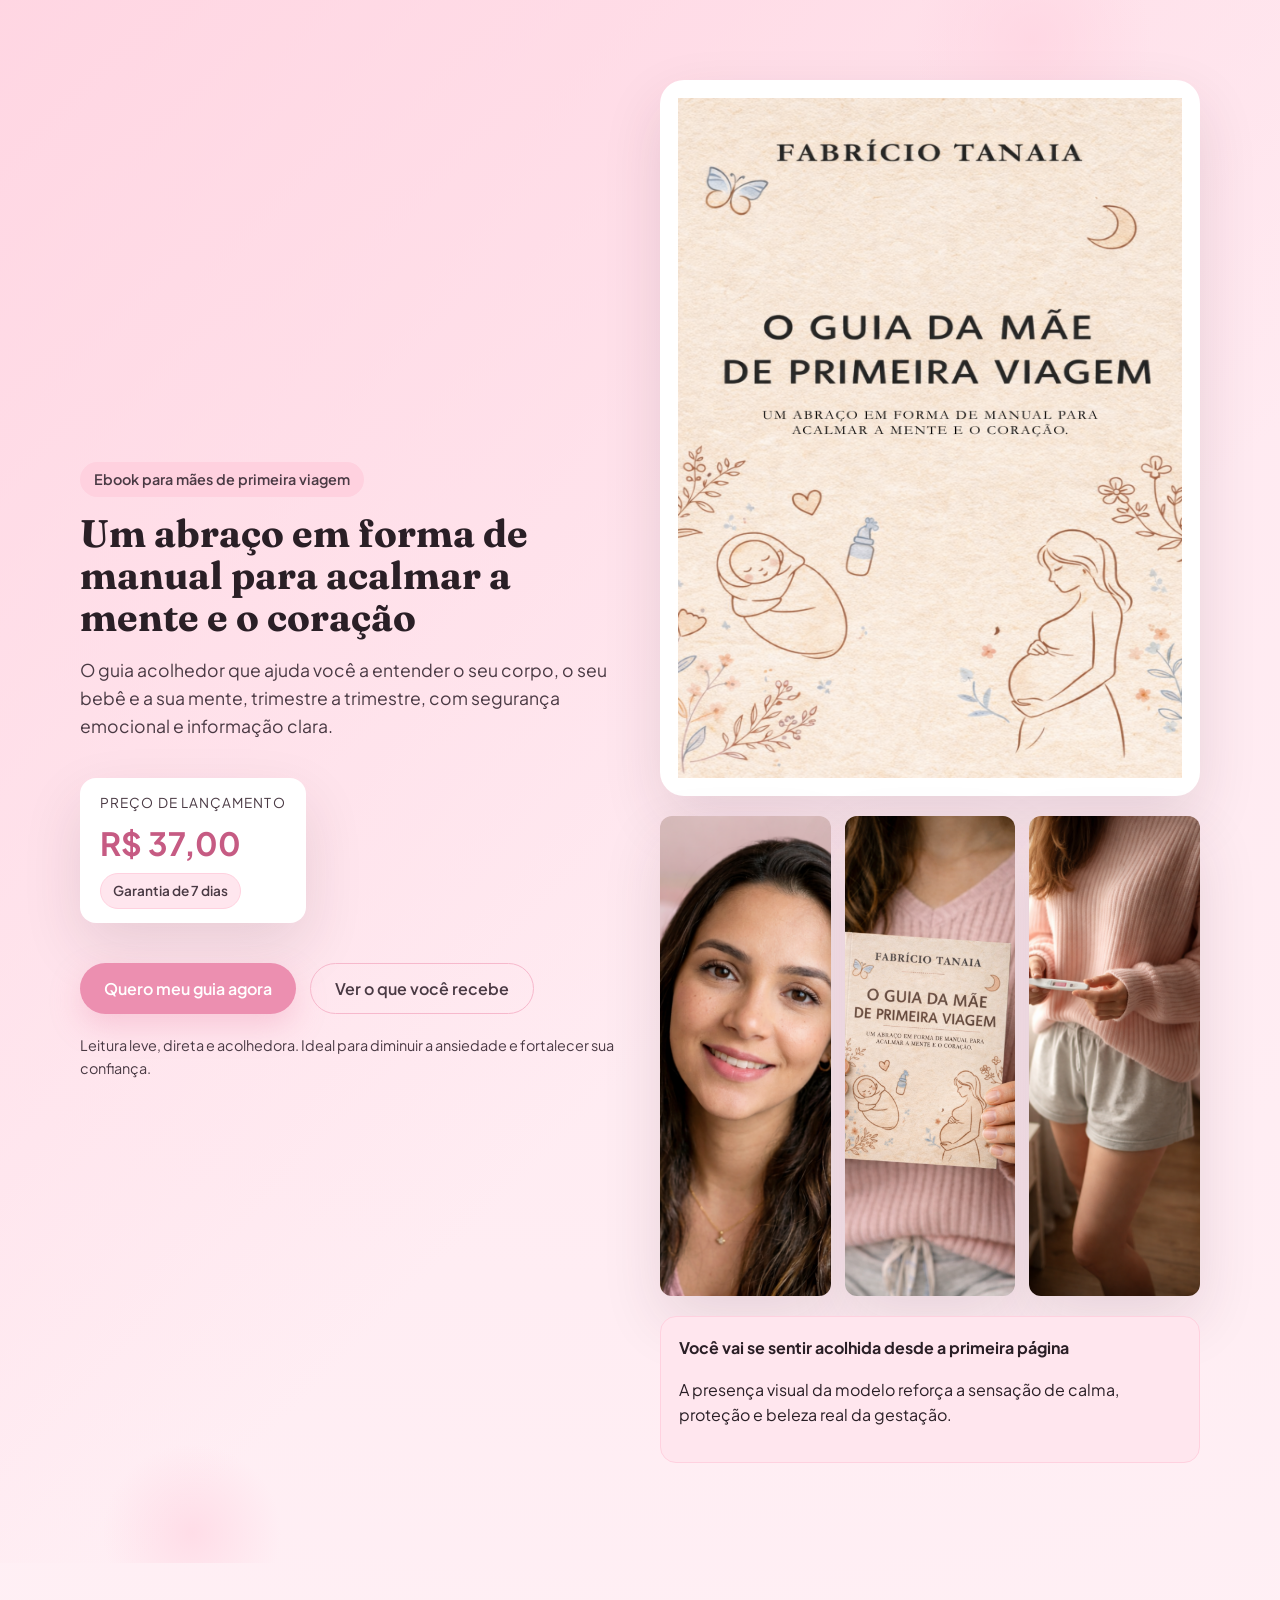
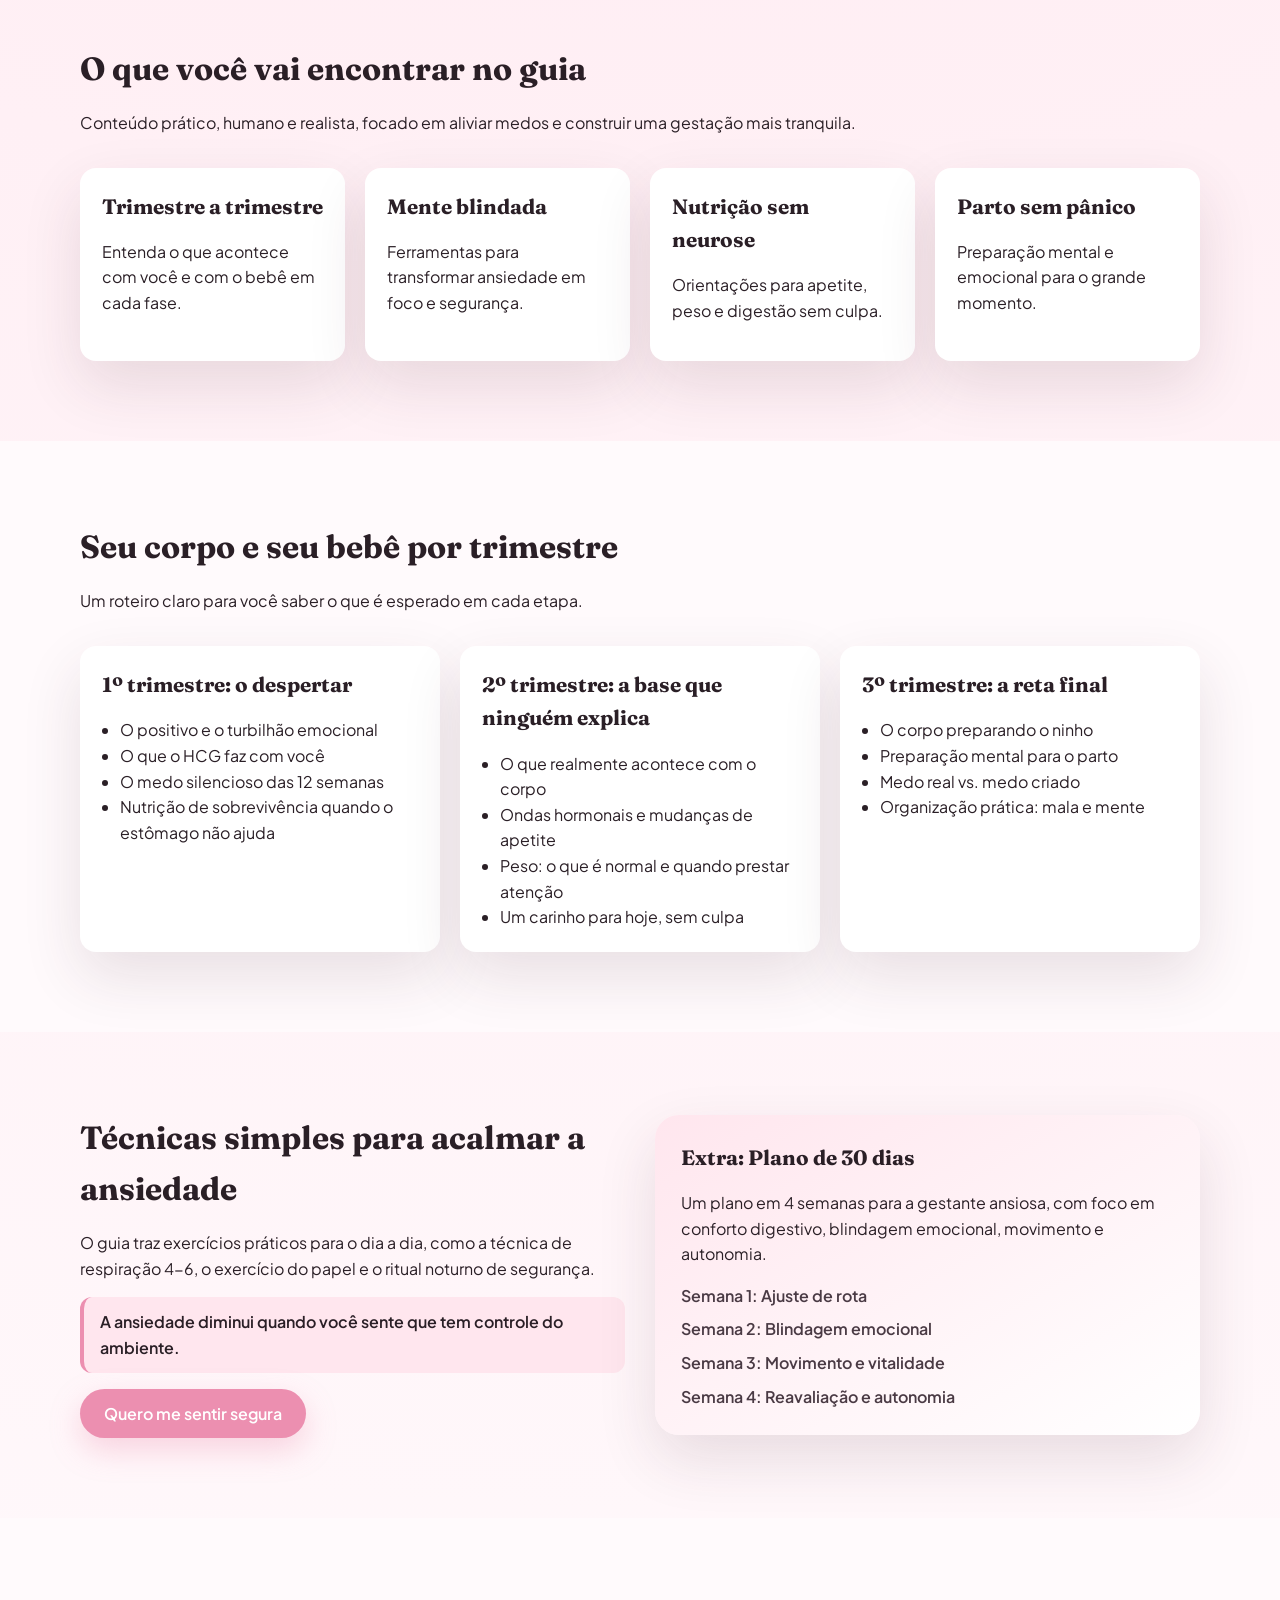
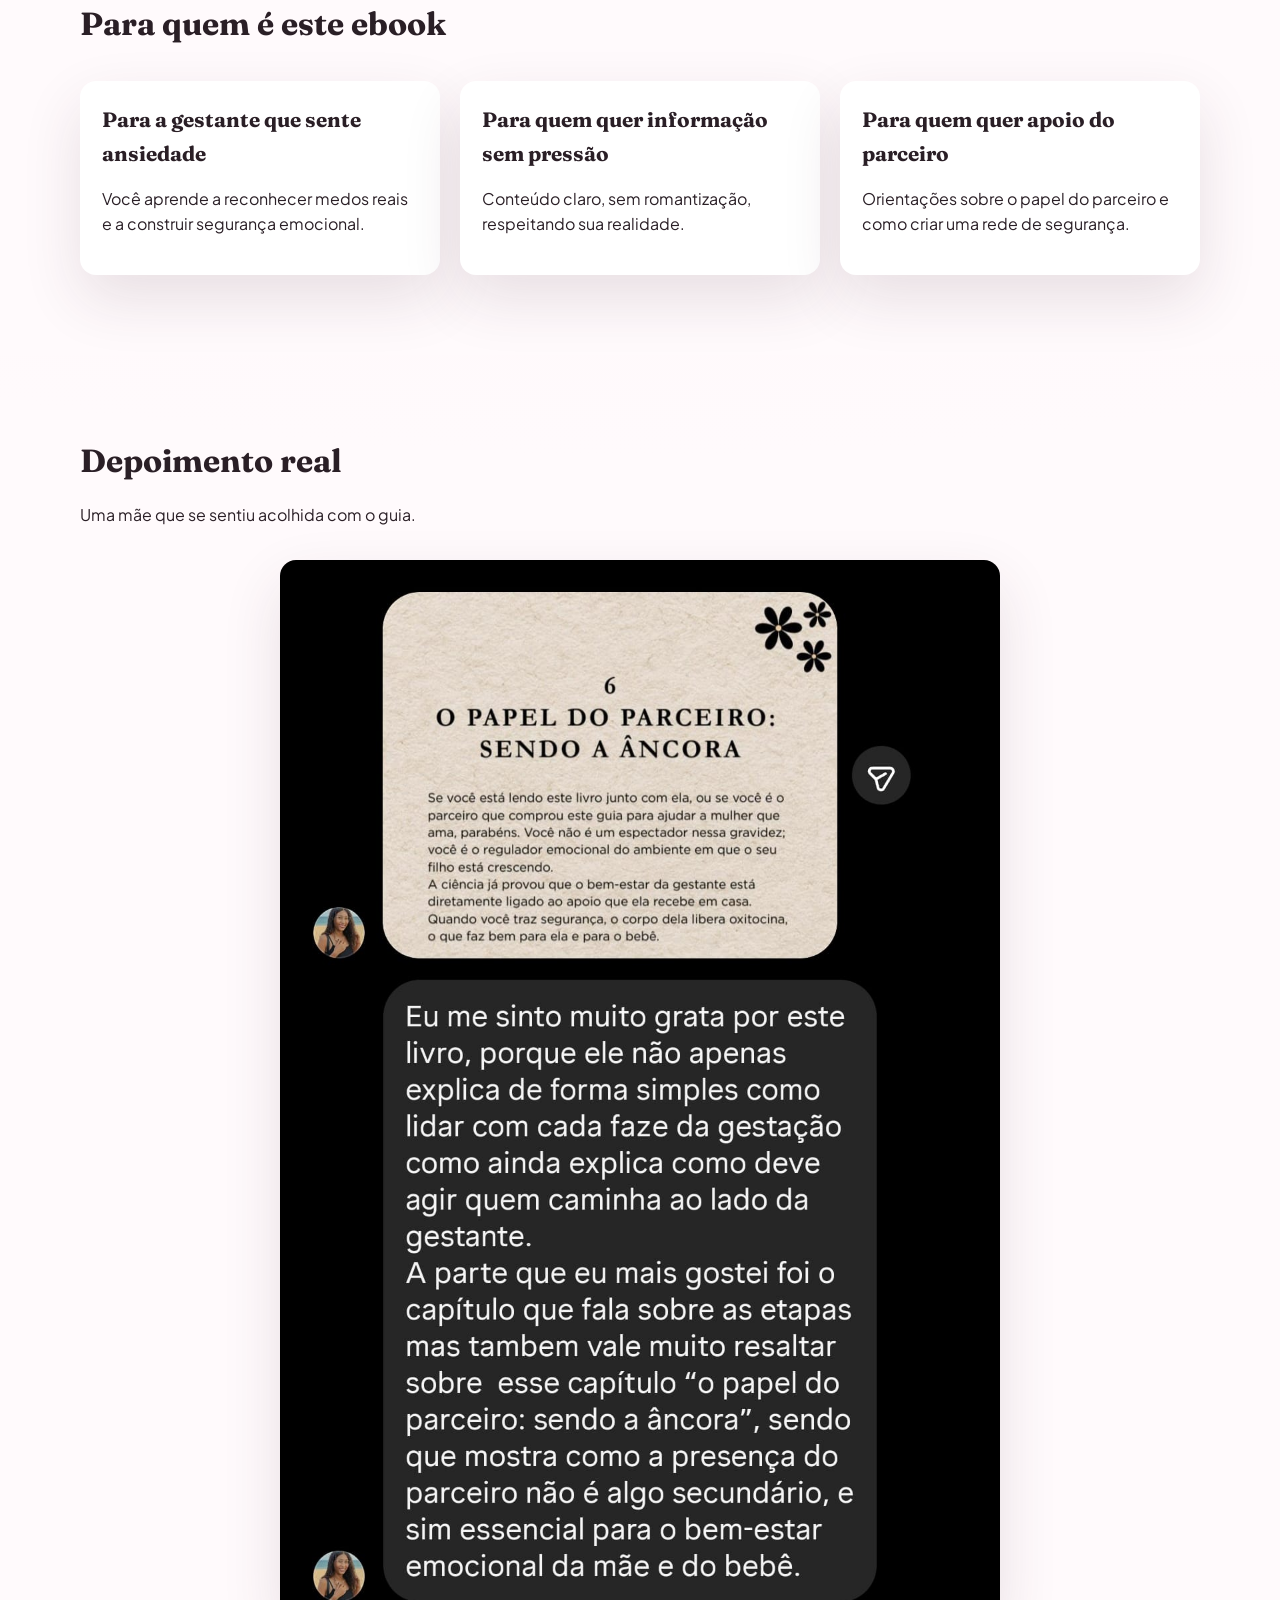
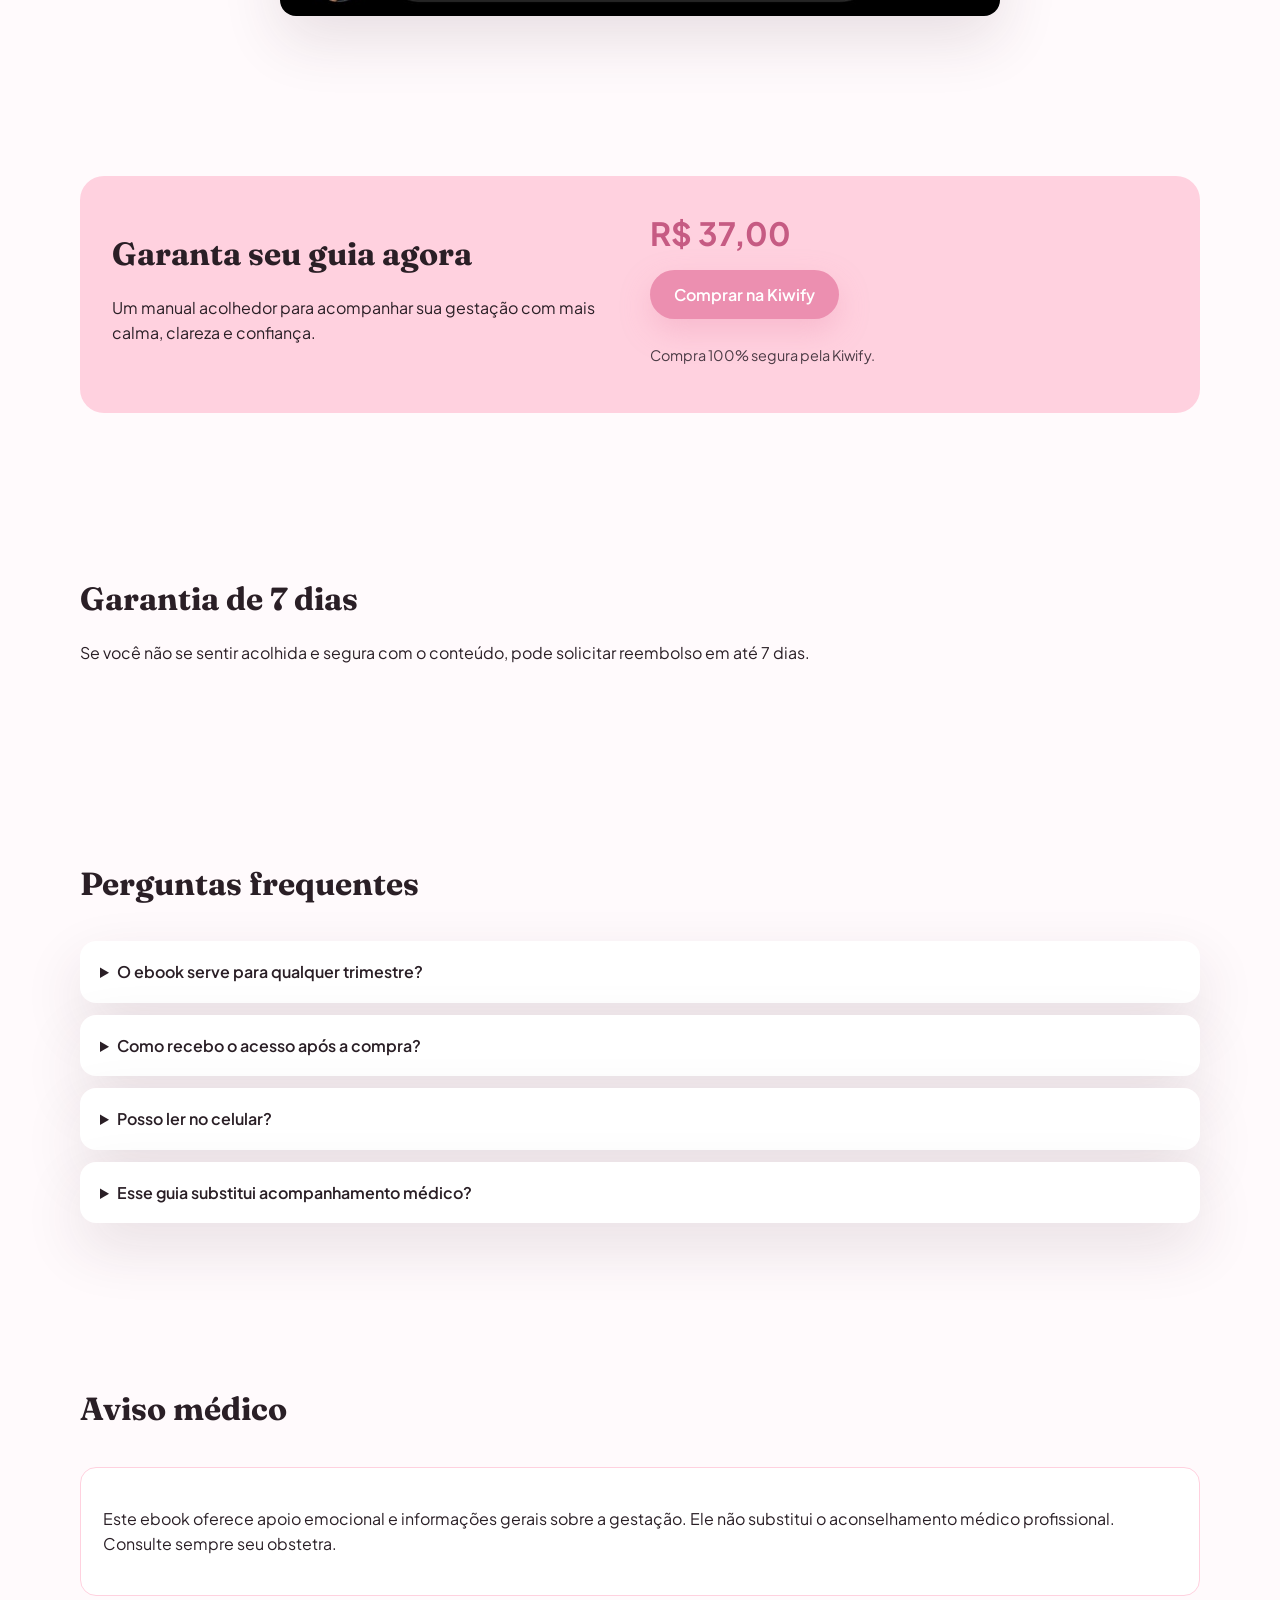
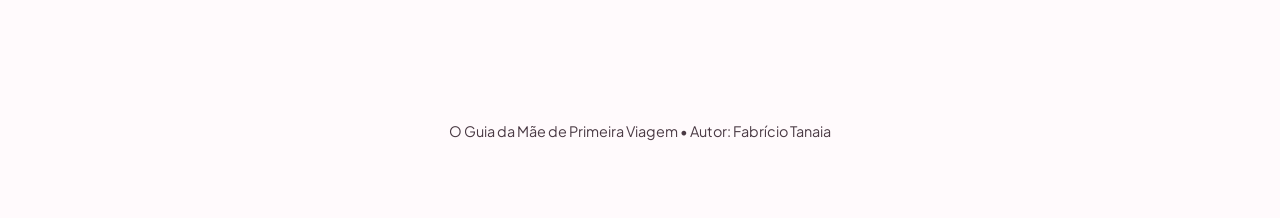
==== antigravity/ebook-guia-mae/index.html @ bf64aac7 "feat: add landing page for ebook sales" ====
﻿<!doctype html>
<html lang="pt-BR">
  <head>
    <meta charset="utf-8" />
    <meta name="viewport" content="width=device-width, initial-scale=1" />
    <title>O Guia da Mãe de Primeira Viagem</title>
    <meta
      name="description"
      content="Um abraço em forma de manual para acalmar a mente e o coração na gravidez. Página de vendas do ebook O Guia da Mãe de Primeira Viagem."
    />
    <link rel="preconnect" href="https://fonts.googleapis.com" />
    <link rel="preconnect" href="https://fonts.gstatic.com" crossorigin />
    <link
      href="https://fonts.googleapis.com/css2?family=Fraunces:opsz,wght@9..144,600;9..144,700&family=Plus+Jakarta+Sans:wght@400;500;600;700&display=swap"
      rel="stylesheet"
    />
    <link rel="stylesheet" href="styles.css" />
  </head>
  <body>
    <header class="hero">
      <div class="hero-bg"></div>
      <div class="float-shape shape-one"></div>
      <div class="float-shape shape-two"></div>
      <div class="container hero-grid">
        <div class="hero-copy reveal">
          <p class="badge">Ebook para mães de primeira viagem</p>
          <h1>Um abraço em forma de manual para acalmar a mente e o coração</h1>
          <p class="lead">
            O guia acolhedor que ajuda você a entender o seu corpo, o seu bebê e a sua mente,
            trimestre a trimestre, com segurança emocional e informação clara.
          </p>
          <div class="price-box">
            <span class="price-label">Preço de lançamento</span>
            <span class="price">R$ 37,00</span>
            <span class="guarantee-badge">Garantia de 7 dias</span>
          </div>
          <div class="cta-group">
            <a class="btn primary" href="https://pay.kiwify.com.br/RiHKVCp" target="_blank" rel="noreferrer">
              Quero meu guia agora
            </a>
            <a class="btn ghost" href="#conteudo">Ver o que você recebe</a>
          </div>
          <p class="micro">
            Leitura leve, direta e acolhedora. Ideal para diminuir a ansiedade e fortalecer sua confiança.
          </p>
        </div>
        <div class="hero-visual reveal">
          <div class="cover-frame float">
            <img
              src="assets/capa-ebook.png"
              alt="Capa do ebook O Guia da Mãe de Primeira Viagem"
              width="520"
              height="680"
              decoding="async"
            />
          </div>
          <div class="hero-gallery">
            <img
              class="hero-photo"
              src="assets/modelos/modelo-1.png"
              alt="Modelo gestante em imagem delicada e acolhedora"
              width="360"
              height="480"
              decoding="async"
            />
            <img
              class="hero-photo"
              src="assets/modelos/modelo-2.png"
              alt="Modelo gestante em pose suave com foco na barriga"
              width="360"
              height="480"
              loading="lazy"
              decoding="async"
            />
            <img
              class="hero-photo"
              src="assets/modelos/modelo-3.png"
              alt="Modelo gestante com atmosfera de cuidado e tranquilidade"
              width="360"
              height="480"
              loading="lazy"
              decoding="async"
            />
          </div>
          <div class="trust-card reveal">
            <p class="trust-title">Você vai se sentir acolhida desde a primeira página</p>
            <p class="trust-text">
              A presença visual da modelo reforça a sensação de calma, proteção e beleza real
              da gestação.
            </p>
          </div>
        </div>
      </div>
    </header>

    <main>
      <section class="section" id="conteudo">
        <div class="container">
          <div class="section-head reveal">
            <h2>O que você vai encontrar no guia</h2>
            <p>
              Conteúdo prático, humano e realista, focado em aliviar medos e construir
              uma gestação mais tranquila.
            </p>
          </div>
          <div class="grid cards">
            <div class="card reveal">
              <h3>Trimestre a trimestre</h3>
              <p>Entenda o que acontece com você e com o bebê em cada fase.</p>
            </div>
            <div class="card reveal">
              <h3>Mente blindada</h3>
              <p>Ferramentas para transformar ansiedade em foco e segurança.</p>
            </div>
            <div class="card reveal">
              <h3>Nutrição sem neurose</h3>
              <p>Orientações para apetite, peso e digestão sem culpa.</p>
            </div>
            <div class="card reveal">
              <h3>Parto sem pânico</h3>
              <p>Preparação mental e emocional para o grande momento.</p>
            </div>
          </div>
        </div>
      </section>

      <section class="section soft">
        <div class="container">
          <div class="section-head reveal">
            <h2>Seu corpo e seu bebê por trimestre</h2>
            <p>Um roteiro claro para você saber o que é esperado em cada etapa.</p>
          </div>
          <div class="grid trimester">
            <div class="card reveal">
              <h3>1º trimestre: o despertar</h3>
              <ul>
                <li>O positivo e o turbilhão emocional</li>
                <li>O que o HCG faz com você</li>
                <li>O medo silencioso das 12 semanas</li>
                <li>Nutrição de sobrevivência quando o estômago não ajuda</li>
              </ul>
            </div>
            <div class="card reveal">
              <h3>2º trimestre: a base que ninguém explica</h3>
              <ul>
                <li>O que realmente acontece com o corpo</li>
                <li>Ondas hormonais e mudanças de apetite</li>
                <li>Peso: o que é normal e quando prestar atenção</li>
                <li>Um carinho para hoje, sem culpa</li>
              </ul>
            </div>
            <div class="card reveal">
              <h3>3º trimestre: a reta final</h3>
              <ul>
                <li>O corpo preparando o ninho</li>
                <li>Preparação mental para o parto</li>
                <li>Medo real vs. medo criado</li>
                <li>Organização prática: mala e mente</li>
              </ul>
            </div>
          </div>
        </div>
      </section>

      <section class="section">
        <div class="container">
          <div class="split">
            <div class="reveal">
              <h2>Técnicas simples para acalmar a ansiedade</h2>
              <p>
                O guia traz exercícios práticos para o dia a dia, como a técnica de respiração 4-6,
                o exercício do papel e o ritual noturno de segurança.
              </p>
              <p class="highlight">
                A ansiedade diminui quando você sente que tem controle do ambiente.
              </p>
              <a class="btn primary" href="https://pay.kiwify.com.br/RiHKVCp" target="_blank" rel="noreferrer">
                Quero me sentir segura
              </a>
            </div>
            <div class="note-card reveal">
              <h3>Extra: Plano de 30 dias</h3>
              <p>
                Um plano em 4 semanas para a gestante ansiosa, com foco em conforto digestivo,
                blindagem emocional, movimento e autonomia.
              </p>
              <div class="week-list">
                <span>Semana 1: Ajuste de rota</span>
                <span>Semana 2: Blindagem emocional</span>
                <span>Semana 3: Movimento e vitalidade</span>
                <span>Semana 4: Reavaliação e autonomia</span>
              </div>
            </div>
          </div>
        </div>
      </section>

      <section class="section soft">
        <div class="container">
          <div class="section-head reveal">
            <h2>Para quem é este ebook</h2>
          </div>
          <div class="grid cards">
            <div class="card reveal">
              <h3>Para a gestante que sente ansiedade</h3>
              <p>Você aprende a reconhecer medos reais e a construir segurança emocional.</p>
            </div>
            <div class="card reveal">
              <h3>Para quem quer informação sem pressão</h3>
              <p>Conteúdo claro, sem romantização, respeitando sua realidade.</p>
            </div>
            <div class="card reveal">
              <h3>Para quem quer apoio do parceiro</h3>
              <p>Orientações sobre o papel do parceiro e como criar uma rede de segurança.</p>
            </div>
          </div>
        </div>
      </section>

      <section class="section">
        <div class="container">
          <div class="section-head reveal">
            <h2>Depoimento real</h2>
            <p>Uma mãe que se sentiu acolhida com o guia.</p>
          </div>
          <div class="testimonial reveal">
            <img
              src="assets/depoimento.jpeg"
              alt="Depoimento de gestante sobre o guia"
              loading="lazy"
              decoding="async"
            />
          </div>
        </div>
      </section>

      <section class="section" id="comprar">
        <div class="container cta-panel reveal">
          <div>
            <h2>Garanta seu guia agora</h2>
            <p>
              Um manual acolhedor para acompanhar sua gestação com mais calma, clareza e confiança.
            </p>
          </div>
          <div class="cta-right">
            <span class="price">R$ 37,00</span>
            <a class="btn primary" href="https://pay.kiwify.com.br/RiHKVCp" target="_blank" rel="noreferrer">
              Comprar na Kiwify
            </a>
            <p class="micro">Compra 100% segura pela Kiwify.</p>
          </div>
        </div>
      </section>

      <section class="section soft">
        <div class="container">
          <div class="section-head reveal">
            <h2>Garantia de 7 dias</h2>
            <p>
              Se você não se sentir acolhida e segura com o conteúdo, pode solicitar reembolso em até 7 dias.
            </p>
          </div>
        </div>
      </section>

      <section class="section">
        <div class="container">
          <div class="section-head reveal">
            <h2>Perguntas frequentes</h2>
          </div>
          <div class="faq">
            <details class="faq-item reveal">
              <summary>O ebook serve para qualquer trimestre?</summary>
              <p>
                Sim. O conteúdo está organizado por trimestre e você pode começar
                exatamente na fase em que está.
              </p>
            </details>
            <details class="faq-item reveal">
              <summary>Como recebo o acesso após a compra?</summary>
              <p>
                O acesso é digital e você recebe o ebook logo após a confirmação do pagamento.
              </p>
            </details>
            <details class="faq-item reveal">
              <summary>Posso ler no celular?</summary>
              <p>
                Sim. O ebook pode ser lido no celular, tablet ou computador.
              </p>
            </details>
            <details class="faq-item reveal">
              <summary>Esse guia substitui acompanhamento médico?</summary>
              <p>
                Não. Ele oferece apoio emocional e informações gerais, mas não substitui o acompanhamento profissional.
              </p>
            </details>
          </div>
        </div>
      </section>

      <section class="section soft">
        <div class="container">
          <div class="section-head reveal">
            <h2>Aviso médico</h2>
          </div>
          <div class="disclaimer reveal">
            <p>
              Este ebook oferece apoio emocional e informações gerais sobre a gestação. Ele não substitui
              o aconselhamento médico profissional. Consulte sempre seu obstetra.
            </p>
          </div>
        </div>
      </section>
    </main>

    <footer class="footer">
      <div class="container">
        <p>O Guia da Mãe de Primeira Viagem • Autor: Fabrício Tanaia</p>
      </div>
    </footer>
    <script>
      const reveals = document.querySelectorAll(".reveal");
      const observer = new IntersectionObserver(
        (entries) => {
          entries.forEach((entry) => {
            if (entry.isIntersecting) {
              entry.target.classList.add("is-visible");
              observer.unobserve(entry.target);
            }
          });
        },
        { threshold: 0.2 }
      );
      reveals.forEach((el) => observer.observe(el));
    </script>
  </body>
</html>
---- antigravity/ebook-guia-mae/styles.css ----
:root {
  --pink-100: #ffe6ee;
  --pink-200: #ffd1df;
  --pink-300: #f7b8cc;
  --pink-400: #ec8fb0;
  --pink-600: #c65b83;
  --ink-900: #2a1f26;
  --ink-700: #4a3a44;
  --cream: #fffafc;
  --white: #ffffff;
  --shadow: 0 24px 60px rgba(68, 36, 52, 0.12);
  --radius-lg: 24px;
  --radius-md: 16px;
  --radius-sm: 12px;
}

*,
*::before,
*::after {
  box-sizing: border-box;
}

body {
  margin: 0;
  font-family: "Plus Jakarta Sans", "Segoe UI", sans-serif;
  color: var(--ink-900);
  background: radial-gradient(circle at top, var(--pink-100), var(--cream) 55%);
  line-height: 1.6;
}

img {
  max-width: 100%;
  display: block;
}

.container {
  width: min(1120px, 90vw);
  margin: 0 auto;
}

.hero {
  position: relative;
  overflow: hidden;
  padding: 80px 0 100px;
}

.float-shape {
  position: absolute;
  border-radius: 50%;
  opacity: 0.6;
  background: radial-gradient(circle, var(--pink-200), transparent 70%);
  animation: drift 12s ease-in-out infinite;
  z-index: 0;
}

.shape-one {
  width: 240px;
  height: 240px;
  top: -80px;
  right: 10%;
}

.shape-two {
  width: 180px;
  height: 180px;
  bottom: -60px;
  left: 8%;
  animation-delay: 1.4s;
}

.hero-bg {
  position: absolute;
  inset: 0;
  background: linear-gradient(135deg, var(--pink-200), transparent 60%);
  opacity: 0.8;
  z-index: 0;
}

.hero-grid {
  position: relative;
  z-index: 1;
  display: grid;
  gap: 40px;
  grid-template-columns: repeat(auto-fit, minmax(280px, 1fr));
  align-items: center;
}

.badge {
  display: inline-flex;
  padding: 6px 14px;
  border-radius: 999px;
  background: var(--pink-200);
  color: var(--ink-700);
  font-weight: 600;
  font-size: 0.9rem;
}

h1,
h2,
h3 {
  font-family: "Fraunces", "Times New Roman", serif;
  margin: 0 0 16px;
  color: var(--ink-900);
}

h1 {
  font-size: clamp(2.2rem, 3vw, 3.4rem);
  line-height: 1.1;
}

h2 {
  font-size: clamp(1.8rem, 2.5vw, 2.6rem);
}

h3 {
  font-size: 1.3rem;
}

.lead {
  font-size: 1.1rem;
  color: var(--ink-700);
}

.price-box {
  margin: 20px 0;
  background: var(--white);
  padding: 14px 20px;
  border-radius: var(--radius-md);
  box-shadow: var(--shadow);
  display: inline-flex;
  flex-direction: column;
  gap: 4px;
}

.price-label {
  font-size: 0.85rem;
  text-transform: uppercase;
  letter-spacing: 0.08em;
  color: var(--ink-700);
}

.price {
  font-size: 2rem;
  font-weight: 700;
  color: var(--pink-600);
}

.guarantee-badge {
  align-self: flex-start;
  padding: 6px 12px;
  border-radius: 999px;
  background: var(--pink-100);
  color: var(--ink-700);
  font-size: 0.85rem;
  font-weight: 600;
  border: 1px solid var(--pink-200);
}

.cta-group {
  display: flex;
  flex-wrap: wrap;
  gap: 14px;
  margin: 20px 0;
}

.btn {
  display: inline-flex;
  align-items: center;
  justify-content: center;
  padding: 12px 24px;
  border-radius: 999px;
  text-decoration: none;
  font-weight: 600;
  transition: transform 0.2s ease, box-shadow 0.2s ease;
}

.btn.primary {
  background: var(--pink-400);
  color: var(--white);
  box-shadow: 0 12px 30px rgba(236, 143, 176, 0.35);
}

.btn.ghost {
  border: 1px solid var(--pink-300);
  color: var(--ink-700);
  background: transparent;
}

.btn:hover {
  transform: translateY(-2px);
}

.micro {
  font-size: 0.9rem;
  color: var(--ink-700);
}

.hero-visual {
  display: grid;
  gap: 20px;
  justify-items: center;
}

.hero-gallery {
  display: grid;
  grid-template-columns: repeat(auto-fit, minmax(140px, 1fr));
  gap: 14px;
  width: 100%;
}

.hero-photo {
  width: 100%;
  aspect-ratio: 3 / 4;
  object-fit: cover;
  border-radius: var(--radius-sm);
  box-shadow: var(--shadow);
  animation: float 7s ease-in-out infinite;
}

.hero-photo:nth-child(2) {
  animation-delay: 1s;
}

.hero-photo:nth-child(3) {
  animation-delay: 2s;
}

.cover-frame {
  padding: 18px;
  border-radius: var(--radius-lg);
  background: var(--white);
  box-shadow: var(--shadow);
}

.float {
  animation: float 6s ease-in-out infinite;
}

.trust-card {
  background: var(--pink-100);
  padding: 18px;
  border-radius: var(--radius-md);
  border: 1px solid var(--pink-200);
}

.trust-title {
  font-weight: 700;
  margin: 0 0 6px;
}

.section {
  padding: 80px 0;
}

.section.soft {
  background: var(--cream);
}

.section-head {
  margin-bottom: 32px;
}

.grid {
  display: grid;
  gap: 20px;
}

.grid.cards {
  grid-template-columns: repeat(auto-fit, minmax(220px, 1fr));
}

.card {
  background: var(--white);
  padding: 22px;
  border-radius: var(--radius-md);
  box-shadow: var(--shadow);
}

.card ul {
  padding-left: 18px;
  margin: 12px 0 0;
}

.trimester {
  grid-template-columns: repeat(auto-fit, minmax(260px, 1fr));
}


.split {
  display: grid;
  gap: 30px;
  grid-template-columns: repeat(auto-fit, minmax(260px, 1fr));
  align-items: center;
}

.note-card {
  background: linear-gradient(150deg, var(--pink-100), var(--white));
  padding: 26px;
  border-radius: var(--radius-lg);
  box-shadow: var(--shadow);
}

.week-list {
  display: grid;
  gap: 8px;
  margin-top: 12px;
  font-weight: 600;
  color: var(--ink-700);
}

.highlight {
  padding: 12px 16px;
  border-left: 4px solid var(--pink-400);
  background: var(--pink-100);
  border-radius: var(--radius-sm);
  font-weight: 600;
}

.cta-panel {
  display: grid;
  gap: 20px;
  grid-template-columns: repeat(auto-fit, minmax(240px, 1fr));
  align-items: center;
  background: var(--pink-200);
  padding: 32px;
  border-radius: var(--radius-lg);
}

.cta-right {
  display: grid;
  gap: 10px;
  justify-items: start;
}

.disclaimer {
  background: var(--white);
  padding: 22px;
  border-radius: var(--radius-md);
  border: 1px solid var(--pink-200);
}

.testimonial {
  display: grid;
  place-items: center;
}

.testimonial img {
  max-width: min(720px, 100%);
  border-radius: var(--radius-md);
  box-shadow: var(--shadow);
}

.faq {
  display: grid;
  gap: 12px;
}

.faq-item {
  background: var(--white);
  padding: 18px 20px;
  border-radius: var(--radius-md);
  box-shadow: var(--shadow);
}

.faq-item summary {
  font-weight: 600;
  cursor: pointer;
}

.faq-item p {
  margin: 12px 0 0;
  color: var(--ink-700);
}

.reveal {
  opacity: 0;
  transform: translateY(24px);
  transition: opacity 0.6s ease, transform 0.6s ease;
}

.reveal.is-visible {
  opacity: 1;
  transform: translateY(0);
}

@keyframes float {
  0% {
    transform: translateY(0);
  }
  50% {
    transform: translateY(-12px);
  }
  100% {
    transform: translateY(0);
  }
}

@keyframes drift {
  0% {
    transform: translateY(0) translateX(0);
  }
  50% {
    transform: translateY(12px) translateX(-8px);
  }
  100% {
    transform: translateY(0) translateX(0);
  }
}

.footer {
  padding: 30px 0 60px;
  text-align: center;
  color: var(--ink-700);
  font-size: 0.9rem;
}

@media (max-width: 720px) {
  .hero {
    padding: 60px 0 80px;
  }

  .price {
    font-size: 1.6rem;
  }

  .cta-group {
    flex-direction: column;
    align-items: stretch;
  }

  .shape-one,
  .shape-two {
    display: none;
  }
}

@media (prefers-reduced-motion: reduce) {
  .float,
  .float-shape {
    animation: none;
  }

  .reveal {
    opacity: 1;
    transform: none;
    transition: none;
  }
}
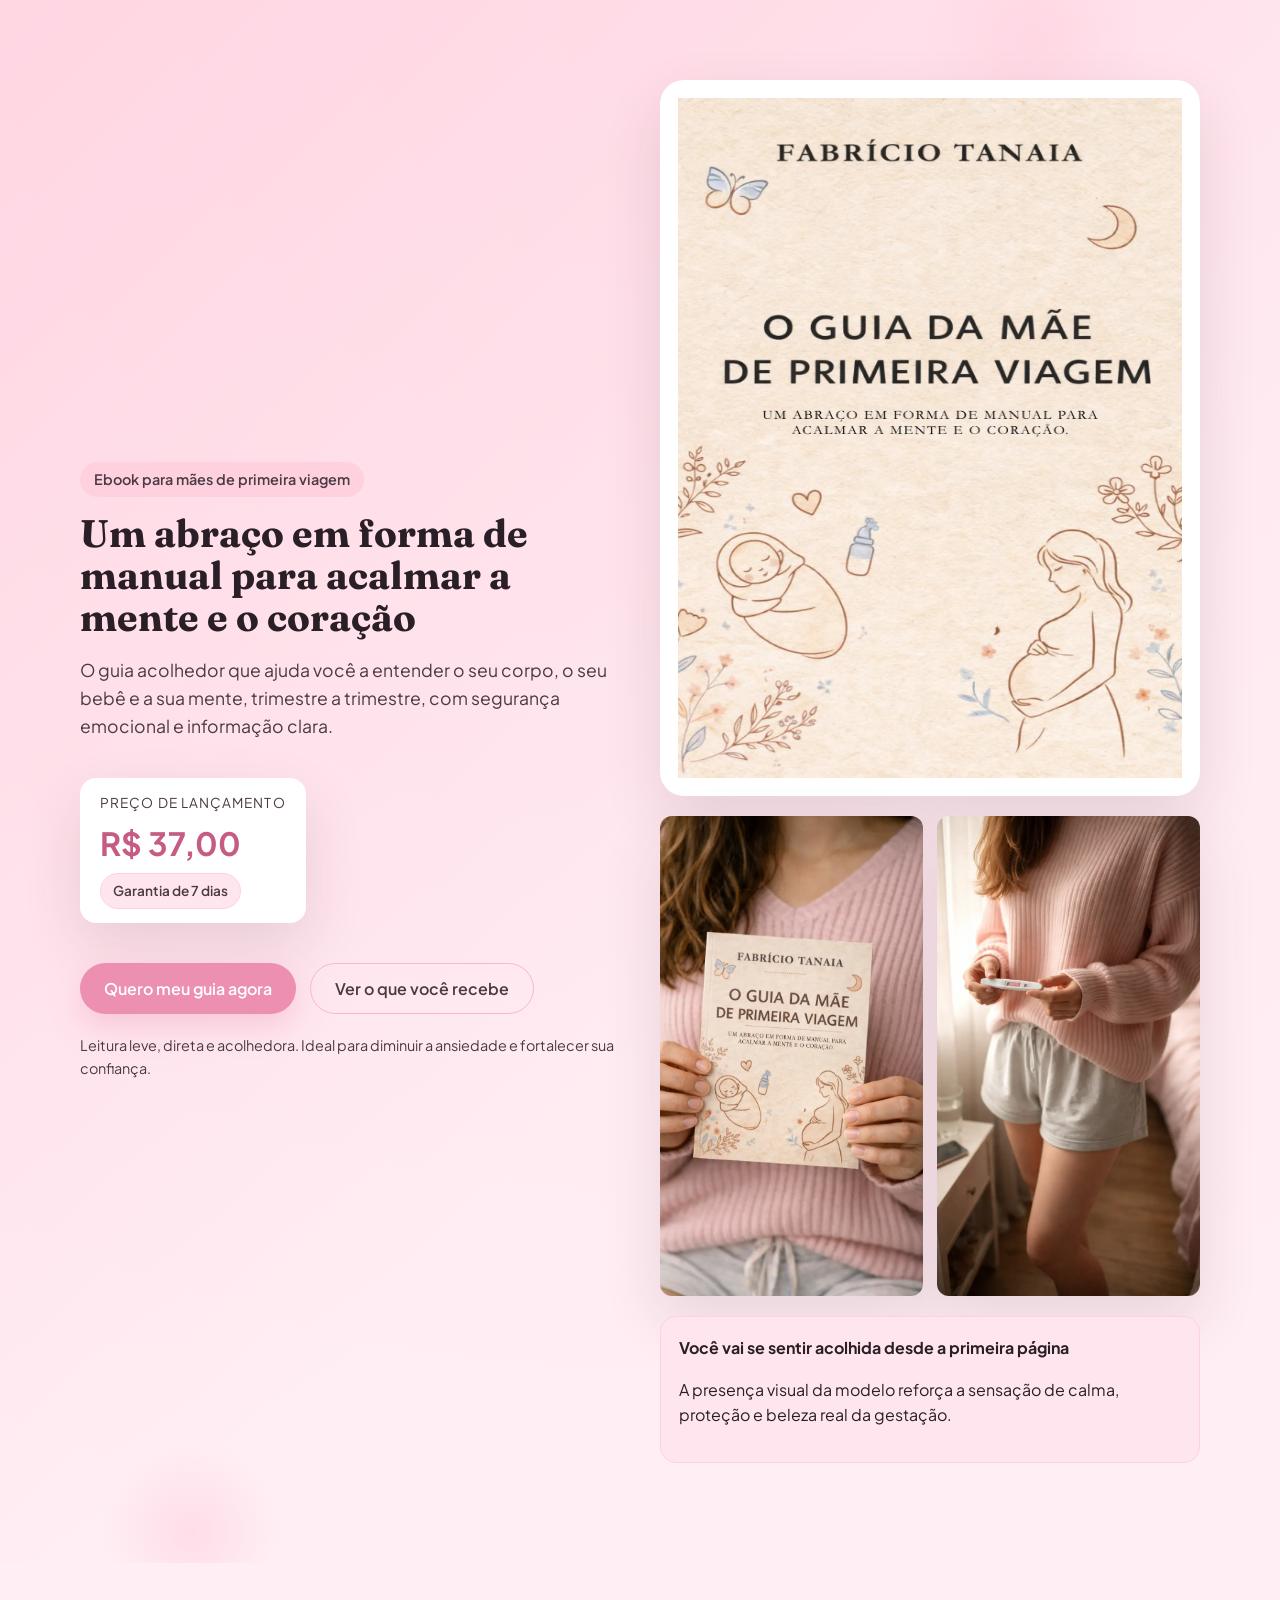
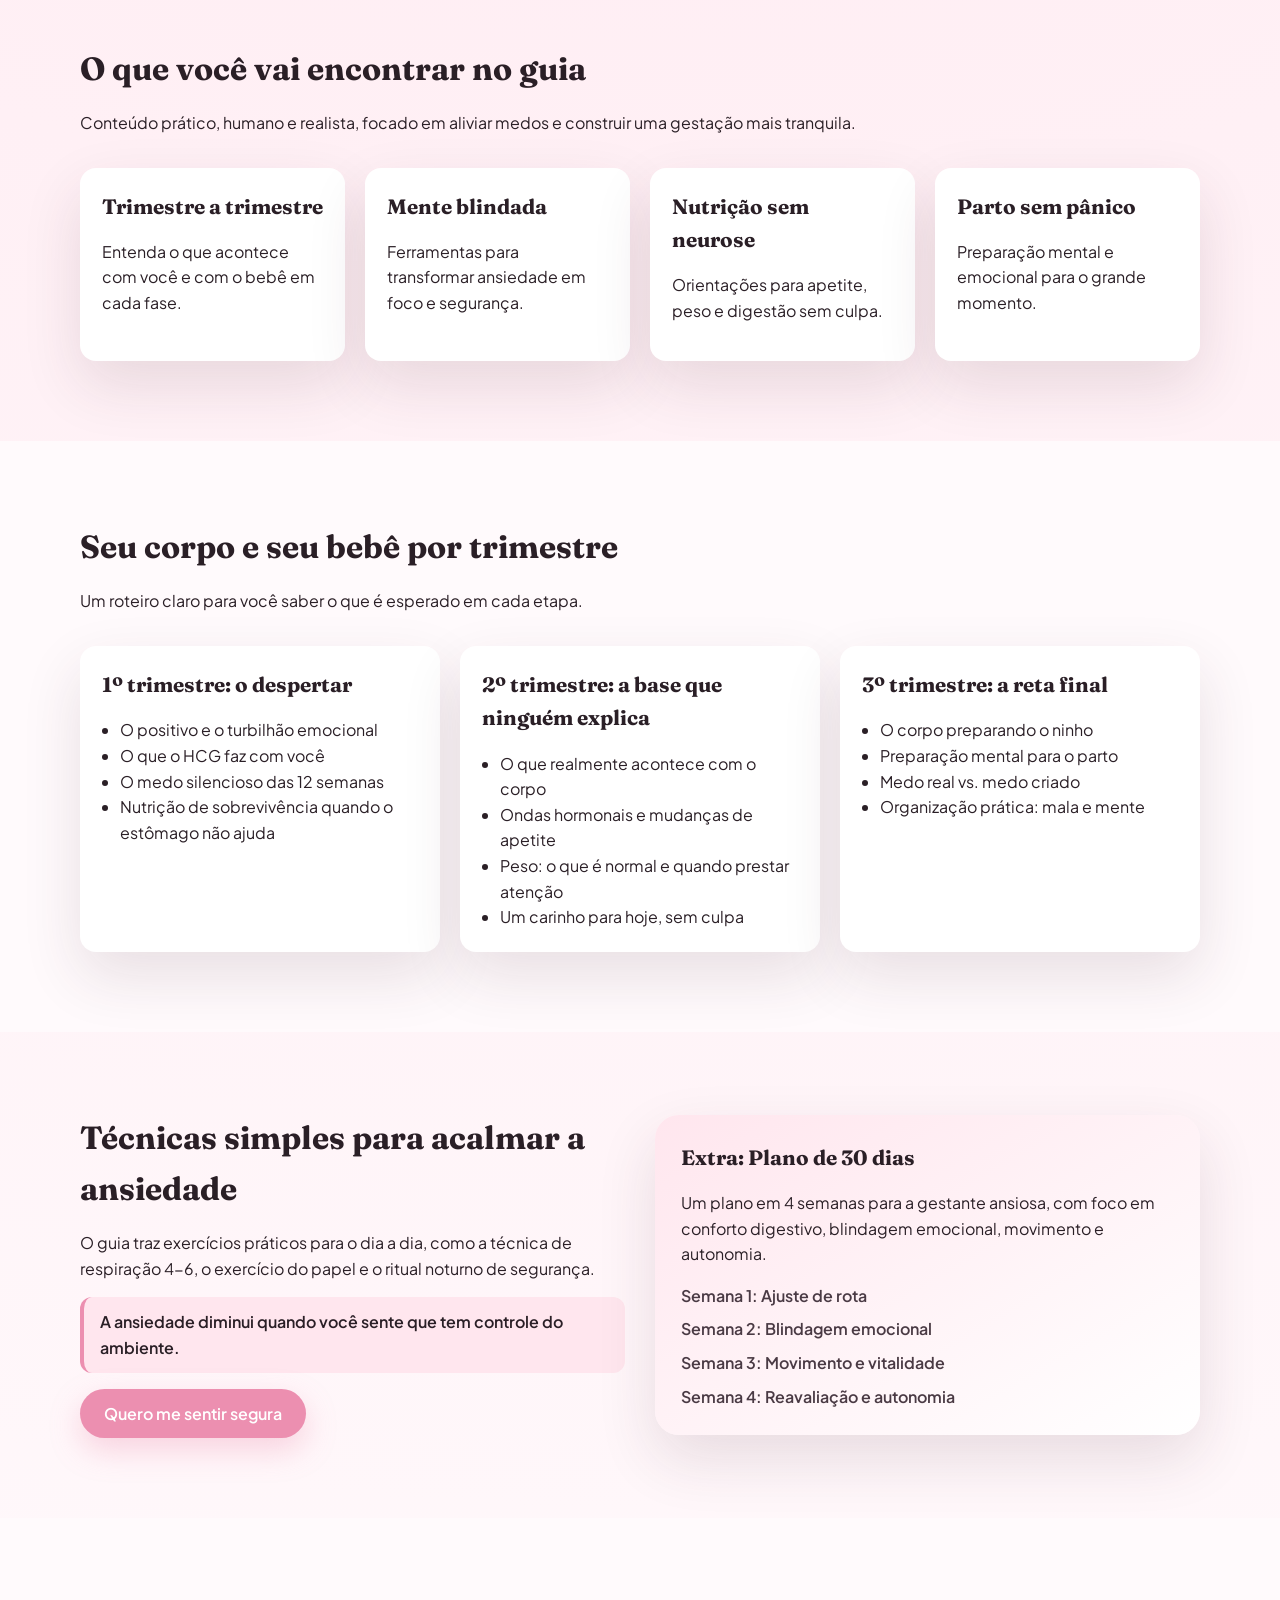
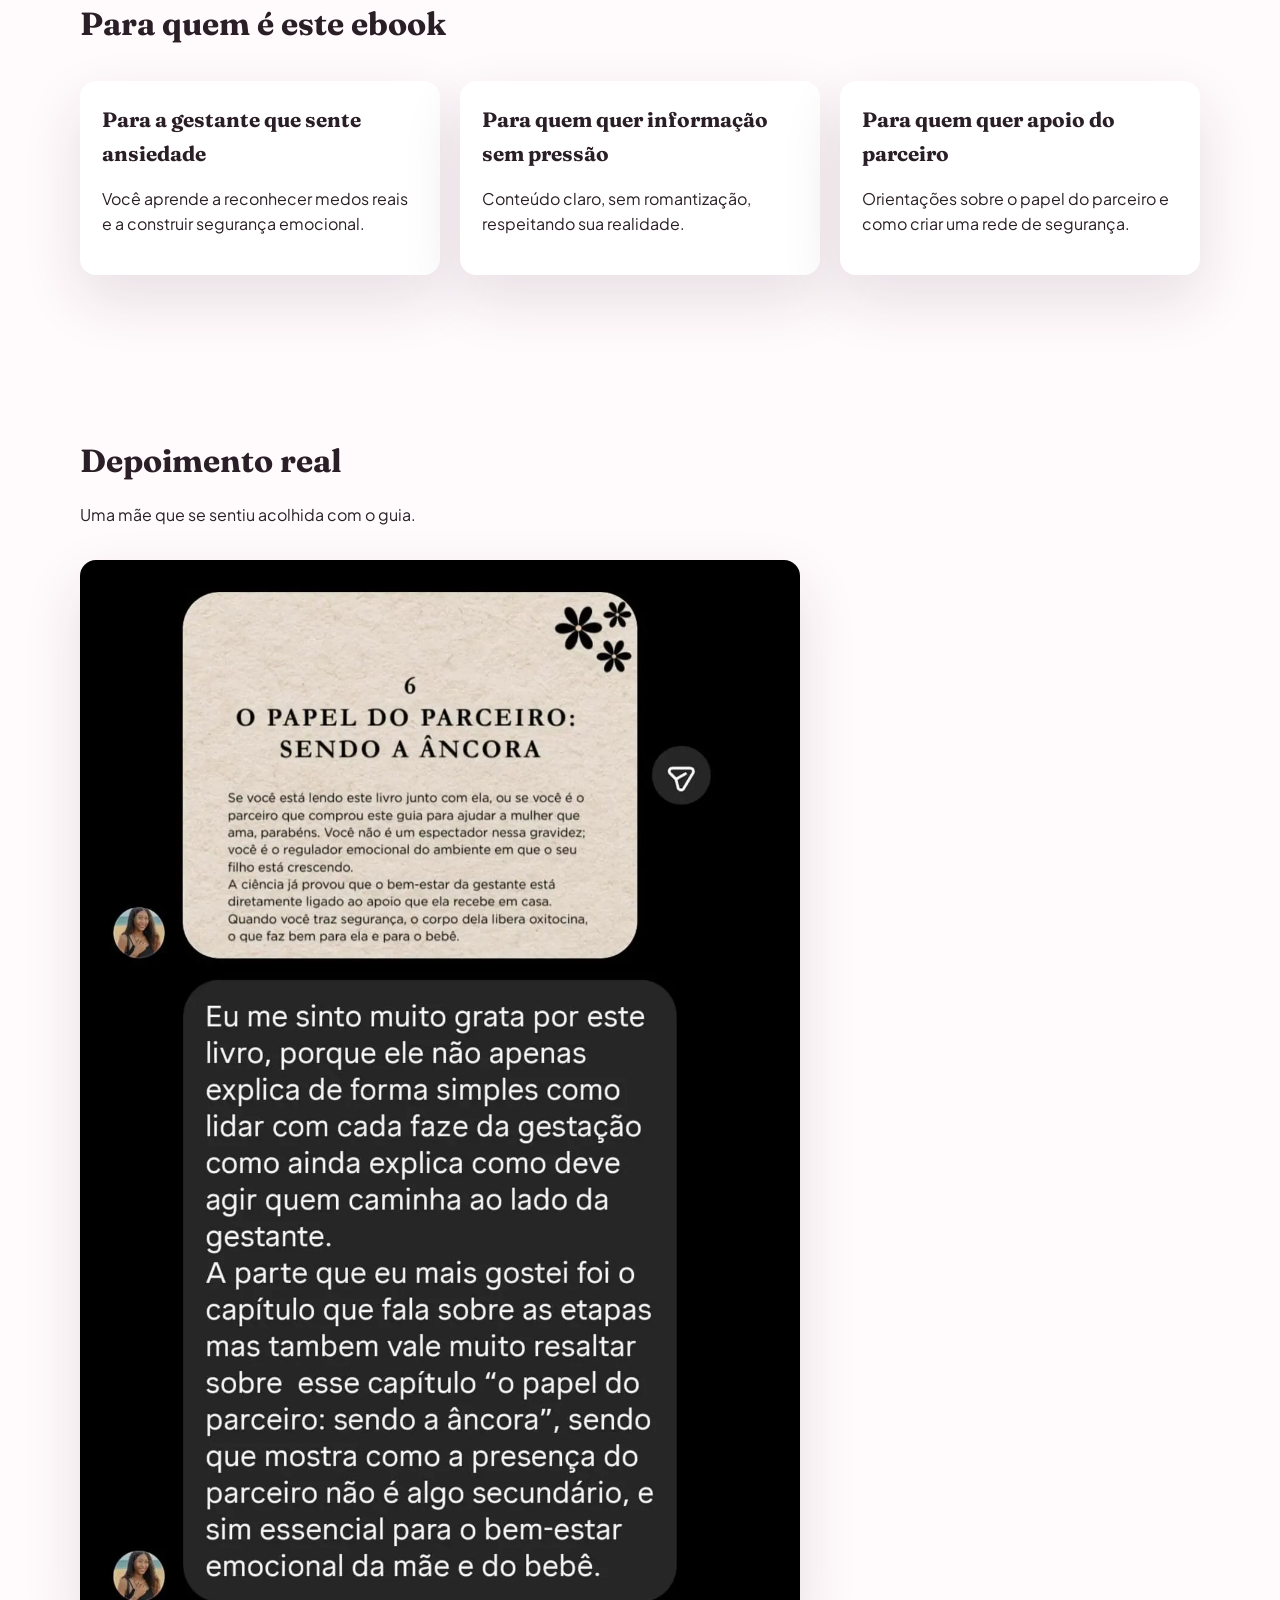
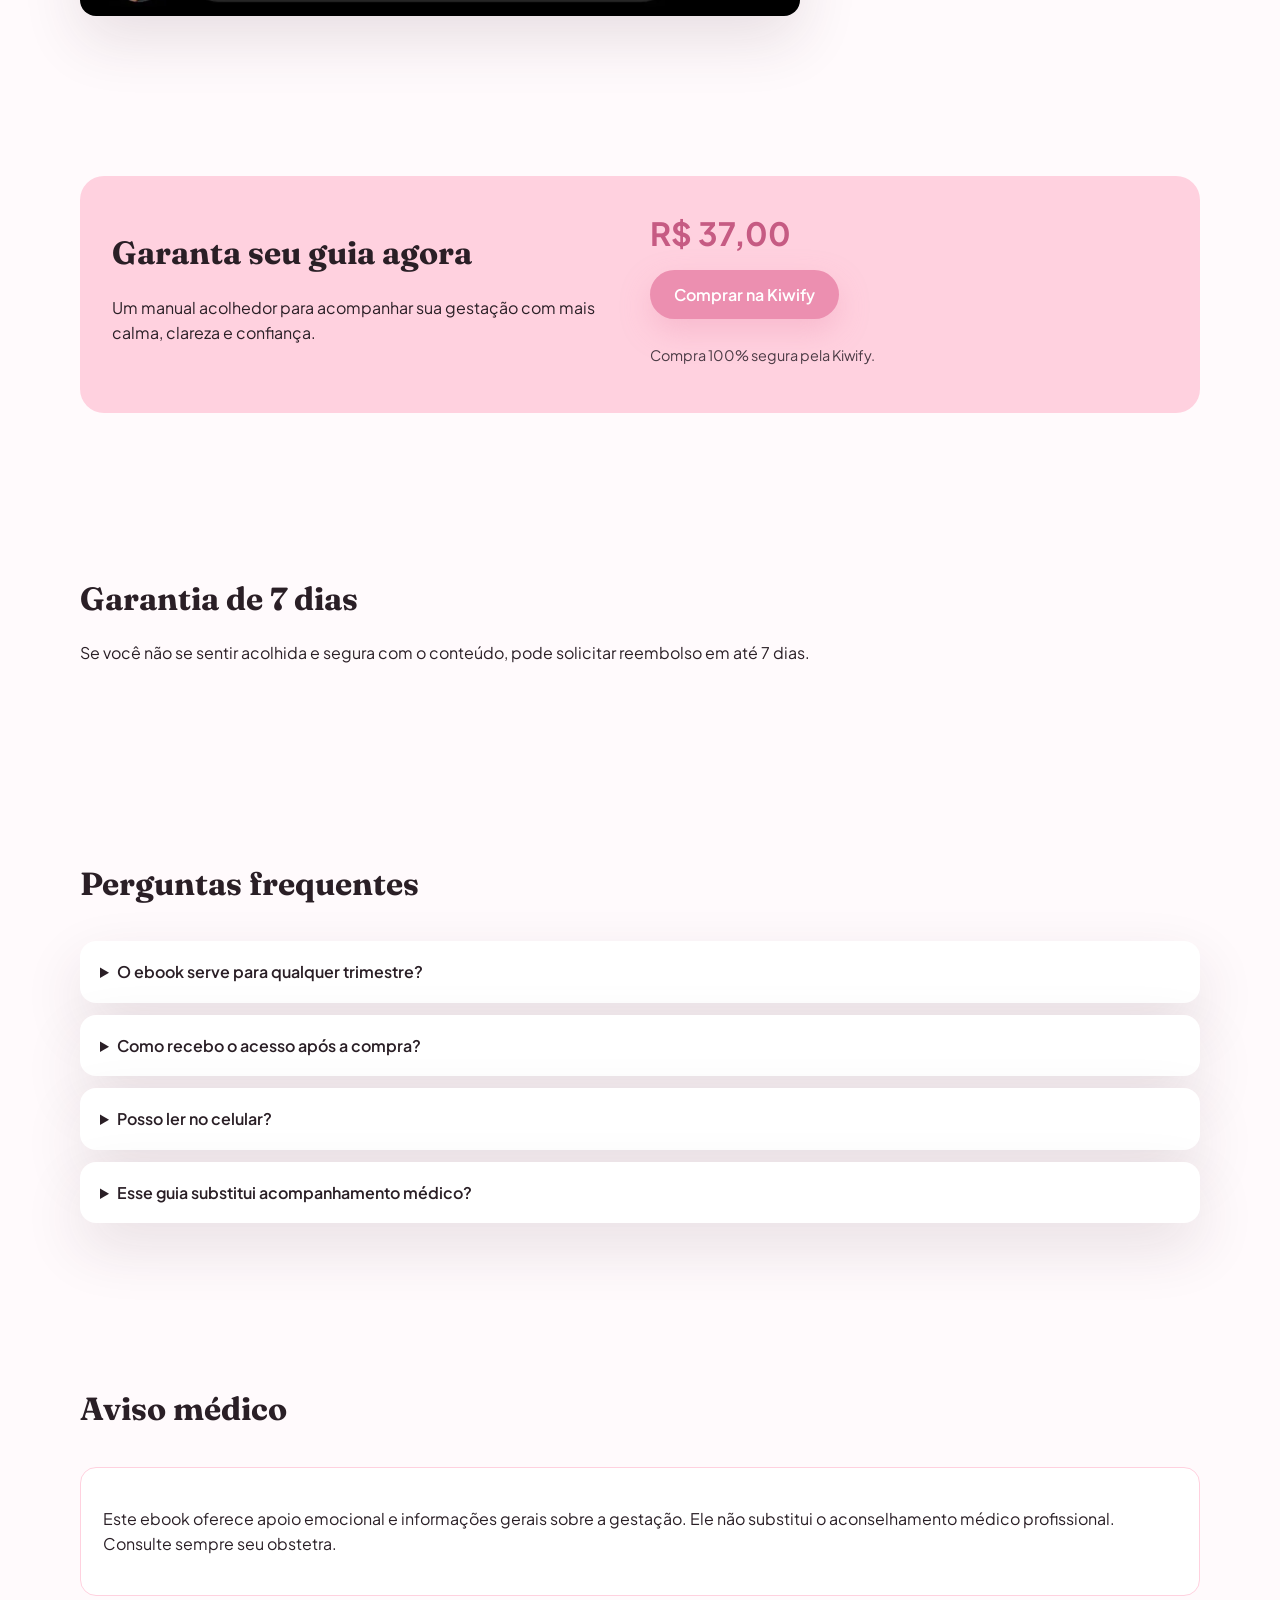
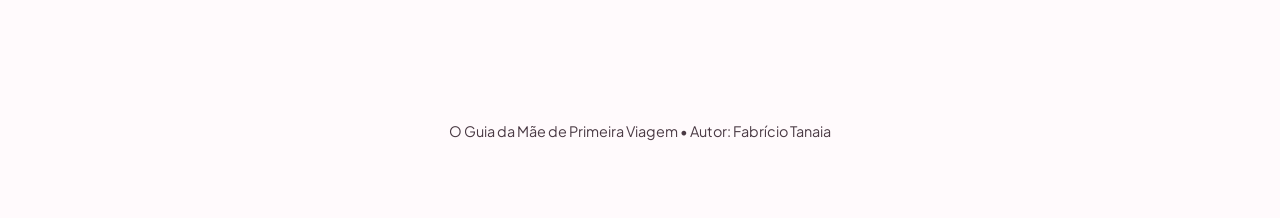
==== commit e720634a: "feat: optimize images and add testimonial/faq" ====
--- a/antigravity/ebook-guia-mae/index.html
+++ b/antigravity/ebook-guia-mae/index.html
@@ -46,41 +46,42 @@
         </div>
         <div class="hero-visual reveal">
           <div class="cover-frame float">
-            <img
-              src="assets/capa-ebook.png"
-              alt="Capa do ebook O Guia da Mãe de Primeira Viagem"
-              width="520"
-              height="680"
-              decoding="async"
-            />
+            <picture>
+              <source srcset="assets/capa-ebook.webp" type="image/webp" />
+              <img
+                src="assets/capa-ebook.webp"
+                alt="Capa do ebook O Guia da Mãe de Primeira Viagem"
+                width="520"
+                height="680"
+                decoding="async"
+              />
+            </picture>
           </div>
           <div class="hero-gallery">
-            <img
-              class="hero-photo"
-              src="assets/modelos/modelo-1.png"
-              alt="Modelo gestante em imagem delicada e acolhedora"
-              width="360"
-              height="480"
-              decoding="async"
-            />
-            <img
-              class="hero-photo"
-              src="assets/modelos/modelo-2.png"
-              alt="Modelo gestante em pose suave com foco na barriga"
-              width="360"
-              height="480"
-              loading="lazy"
-              decoding="async"
-            />
-            <img
-              class="hero-photo"
-              src="assets/modelos/modelo-3.png"
-              alt="Modelo gestante com atmosfera de cuidado e tranquilidade"
-              width="360"
-              height="480"
-              loading="lazy"
-              decoding="async"
-            />
+            <picture>
+              <source srcset="assets/modelos/modelo-2.webp" type="image/webp" />
+              <img
+                class="hero-photo"
+                src="assets/modelos/modelo-2.webp"
+                alt="Modelo gestante em pose suave com foco na barriga"
+                width="360"
+                height="480"
+                loading="lazy"
+                decoding="async"
+              />
+            </picture>
+            <picture>
+              <source srcset="assets/modelos/modelo-3.webp" type="image/webp" />
+              <img
+                class="hero-photo"
+                src="assets/modelos/modelo-3.webp"
+                alt="Modelo gestante com atmosfera de cuidado e tranquilidade"
+                width="360"
+                height="480"
+                loading="lazy"
+                decoding="async"
+              />
+            </picture>
           </div>
           <div class="trust-card reveal">
             <p class="trust-title">Você vai se sentir acolhida desde a primeira página</p>
@@ -224,12 +225,15 @@
             <p>Uma mãe que se sentiu acolhida com o guia.</p>
           </div>
           <div class="testimonial reveal">
-            <img
-              src="assets/depoimento.jpeg"
-              alt="Depoimento de gestante sobre o guia"
-              loading="lazy"
-              decoding="async"
-            />
+            <picture>
+              <source srcset="assets/depoimento.webp" type="image/webp" />
+              <img
+                src="assets/depoimento.webp"
+                alt="Depoimento de gestante sobre o guia"
+                loading="lazy"
+                decoding="async"
+              />
+            </picture>
           </div>
         </div>
       </section>
